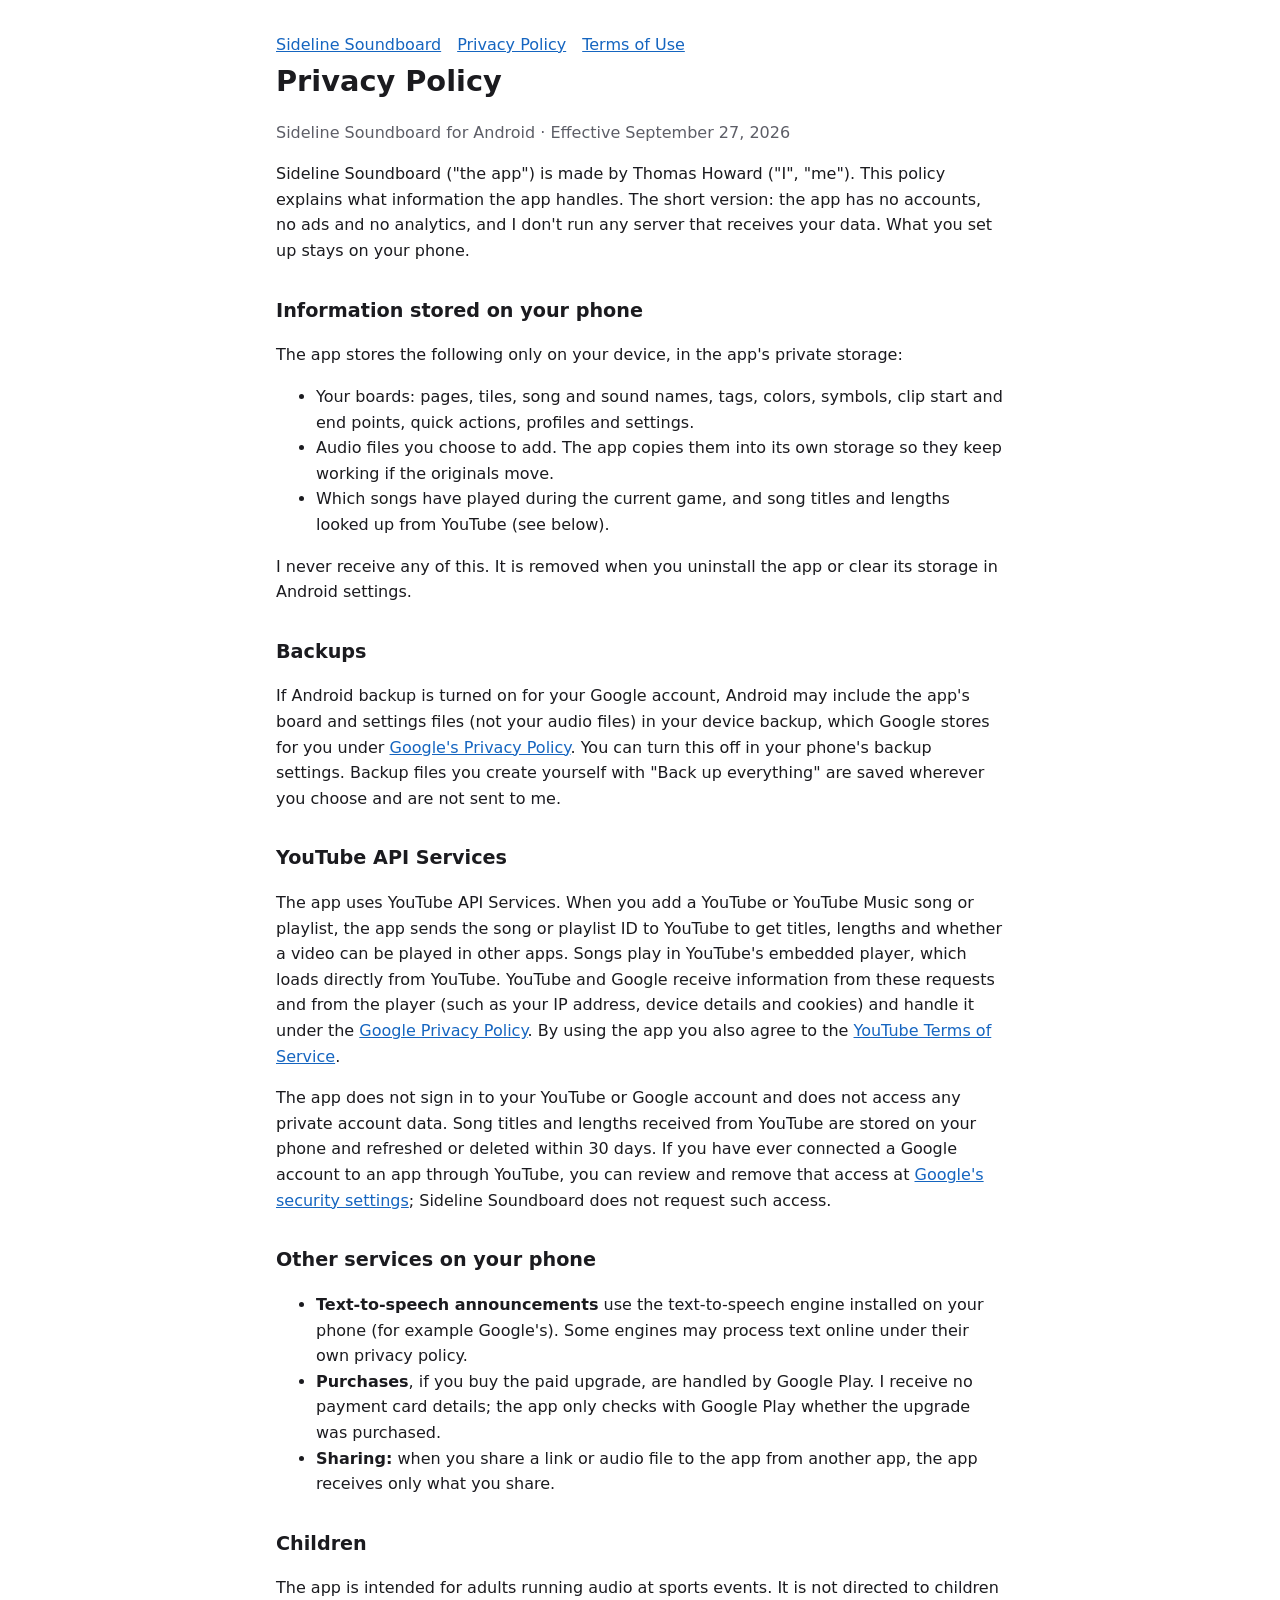
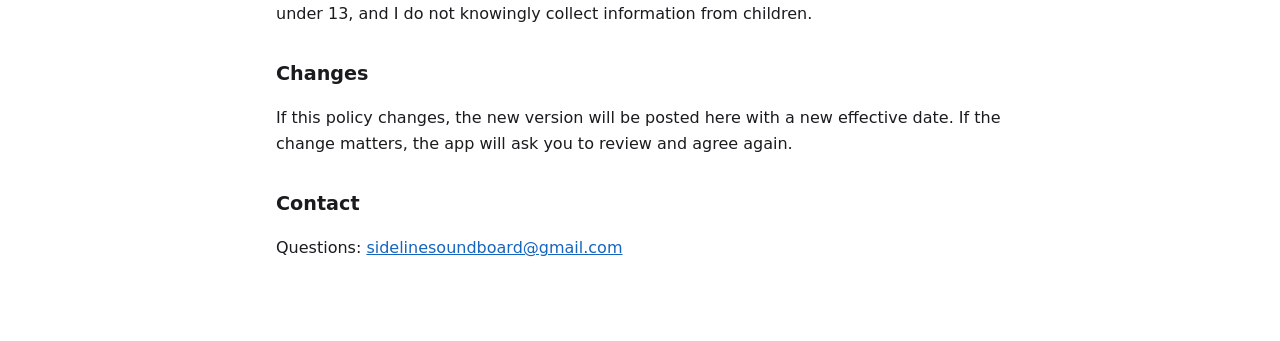
==== privacy.html @ c2d565bb "Privacy Policy, Terms of Use and home page for Sideline Soundboard Co-Authored-By: Claude Opus 5.5 <" ====
<!doctype html>
<html lang="en"><head><meta charset="utf-8"><meta name="viewport" content="width=device-width,initial-scale=1">
<title>Privacy Policy – Sideline Soundboard</title><link rel="stylesheet" href="style.css"></head>
<body><main>
<nav><a href="./">Sideline Soundboard</a><a href="privacy">Privacy Policy</a><a href="terms">Terms of Use</a></nav>
<h1>Privacy Policy</h1>
<p class="muted">Sideline Soundboard for Android · Effective September 27, 2026</p>

<p>Sideline Soundboard ("the app") is made by Thomas Howard ("I", "me"). This policy explains what information the app handles. The short version: the app has no accounts, no ads and no analytics, and I don't run any server that receives your data. What you set up stays on your phone.</p>

<h2>Information stored on your phone</h2>
<p>The app stores the following only on your device, in the app's private storage:</p>
<ul>
<li>Your boards: pages, tiles, song and sound names, tags, colors, symbols, clip start and end points, quick actions, profiles and settings.</li>
<li>Audio files you choose to add. The app copies them into its own storage so they keep working if the originals move.</li>
<li>Which songs have played during the current game, and song titles and lengths looked up from YouTube (see below).</li>
</ul>
<p>I never receive any of this. It is removed when you uninstall the app or clear its storage in Android settings.</p>

<h2>Backups</h2>
<p>If Android backup is turned on for your Google account, Android may include the app's board and settings files (not your audio files) in your device backup, which Google stores for you under <a href="https://policies.google.com/privacy">Google's Privacy Policy</a>. You can turn this off in your phone's backup settings. Backup files you create yourself with "Back up everything" are saved wherever you choose and are not sent to me.</p>

<h2>YouTube API Services</h2>
<p>The app uses YouTube API Services. When you add a YouTube or YouTube Music song or playlist, the app sends the song or playlist ID to YouTube to get titles, lengths and whether a video can be played in other apps. Songs play in YouTube's embedded player, which loads directly from YouTube. YouTube and Google receive information from these requests and from the player (such as your IP address, device details and cookies) and handle it under the <a href="https://policies.google.com/privacy">Google Privacy Policy</a>. By using the app you also agree to the <a href="https://www.youtube.com/t/terms">YouTube Terms of Service</a>.</p>
<p>The app does not sign in to your YouTube or Google account and does not access any private account data. Song titles and lengths received from YouTube are stored on your phone and refreshed or deleted within 30 days. If you have ever connected a Google account to an app through YouTube, you can review and remove that access at <a href="https://security.google.com/settings/security/permissions">Google's security settings</a>; Sideline Soundboard does not request such access.</p>

<h2>Other services on your phone</h2>
<ul>
<li><b>Text-to-speech announcements</b> use the text-to-speech engine installed on your phone (for example Google's). Some engines may process text online under their own privacy policy.</li>
<li><b>Purchases</b>, if you buy the paid upgrade, are handled by Google Play. I receive no payment card details; the app only checks with Google Play whether the upgrade was purchased.</li>
<li><b>Sharing:</b> when you share a link or audio file to the app from another app, the app receives only what you share.</li>
</ul>

<h2>Children</h2>
<p>The app is intended for adults running audio at sports events. It is not directed to children under 13, and I do not knowingly collect information from children.</p>

<h2>Changes</h2>
<p>If this policy changes, the new version will be posted here with a new effective date. If the change matters, the app will ask you to review and agree again.</p>

<h2>Contact</h2>
<p>Questions: <a href="mailto:sidelinesoundboard@gmail.com">sidelinesoundboard@gmail.com</a></p>
</main></body></html>
---- style.css ----
:root { --bg:#ffffff; --fg:#1b1b1f; --muted:#5d5e67; --accent:#1565c0; }
@media (prefers-color-scheme: dark) { :root { --bg:#121316; --fg:#e4e2e6; --muted:#a9a9b3; --accent:#90caf9; } }
* { box-sizing: border-box; }
body { margin:0; background:var(--bg); color:var(--fg); font:16px/1.6 system-ui,-apple-system,"Segoe UI",Roboto,sans-serif; }
main { max-width: 760px; margin: 0 auto; padding: 32px 16px 64px; }
h1 { font-size: 1.8rem; margin: 0 0 4px; } h2 { font-size: 1.2rem; margin-top: 32px; }
.muted { color: var(--muted); } a { color: var(--accent); }
nav a { margin-right: 16px; }
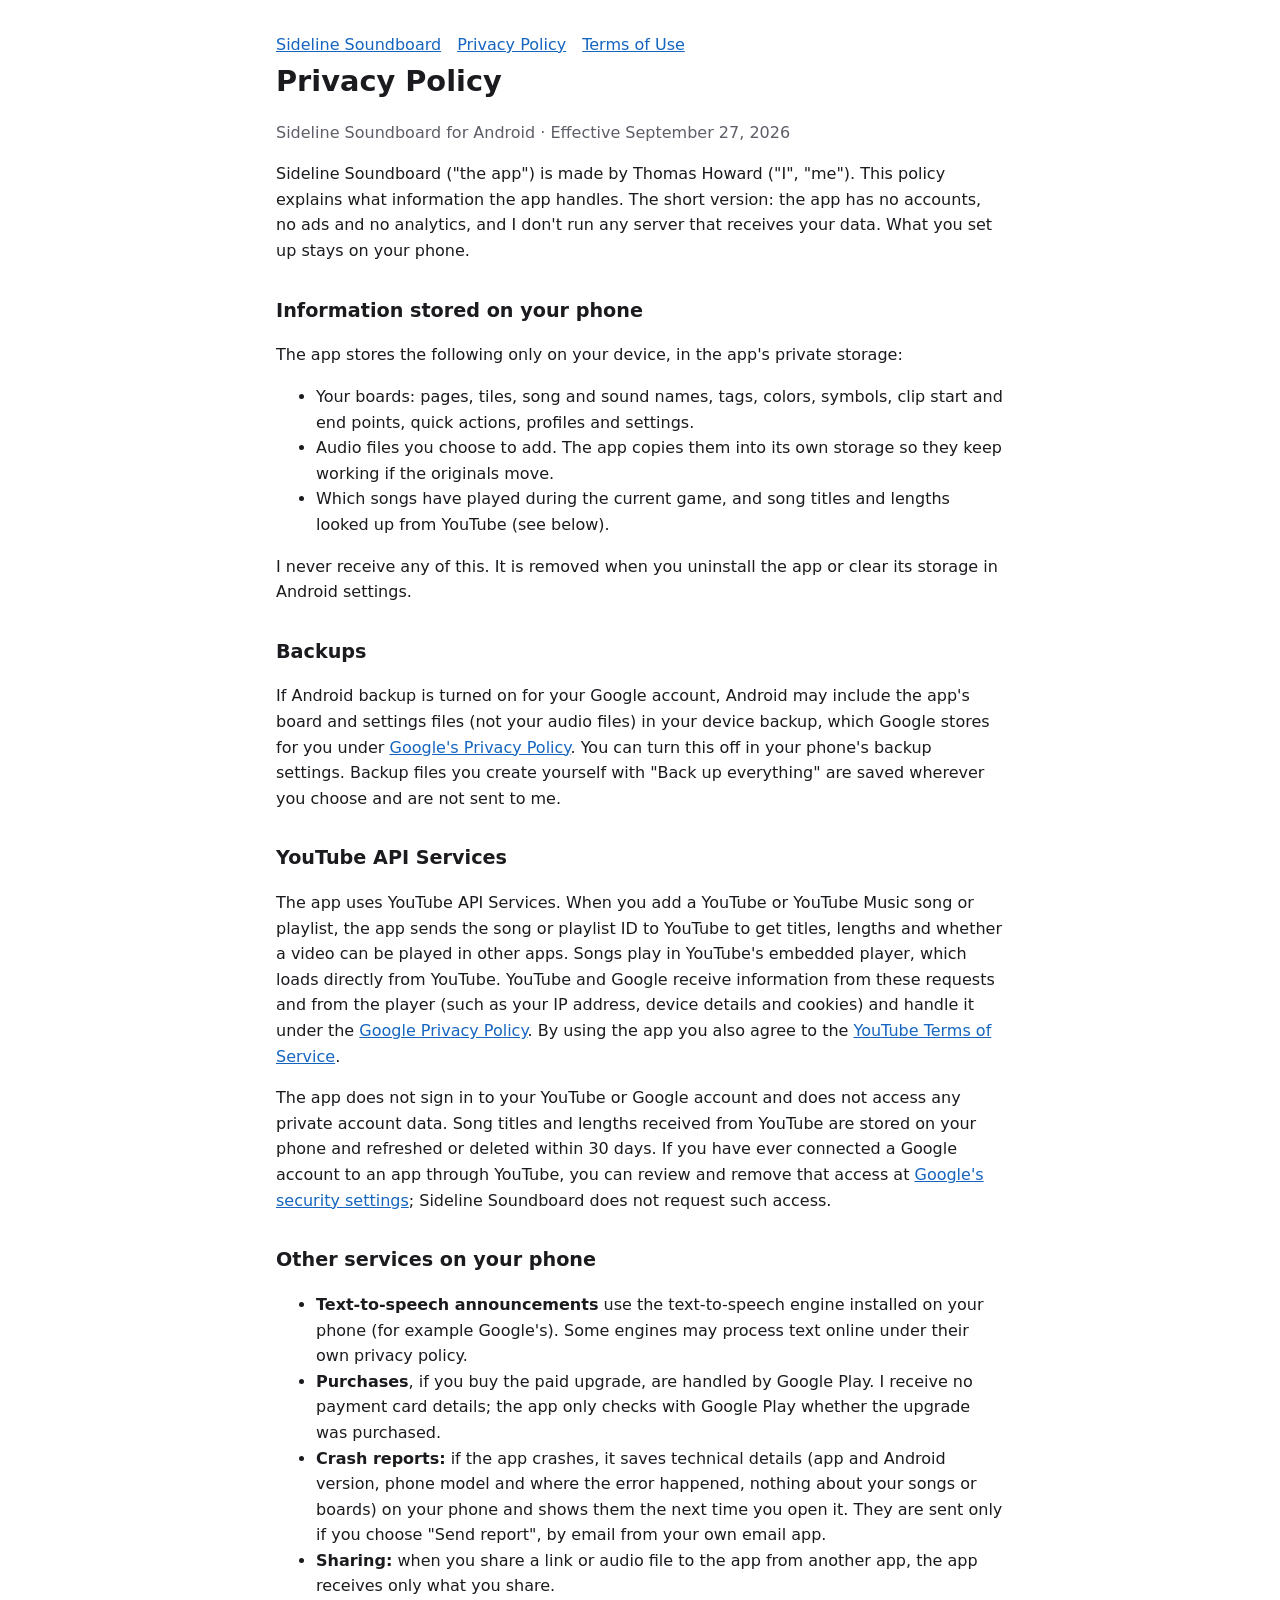
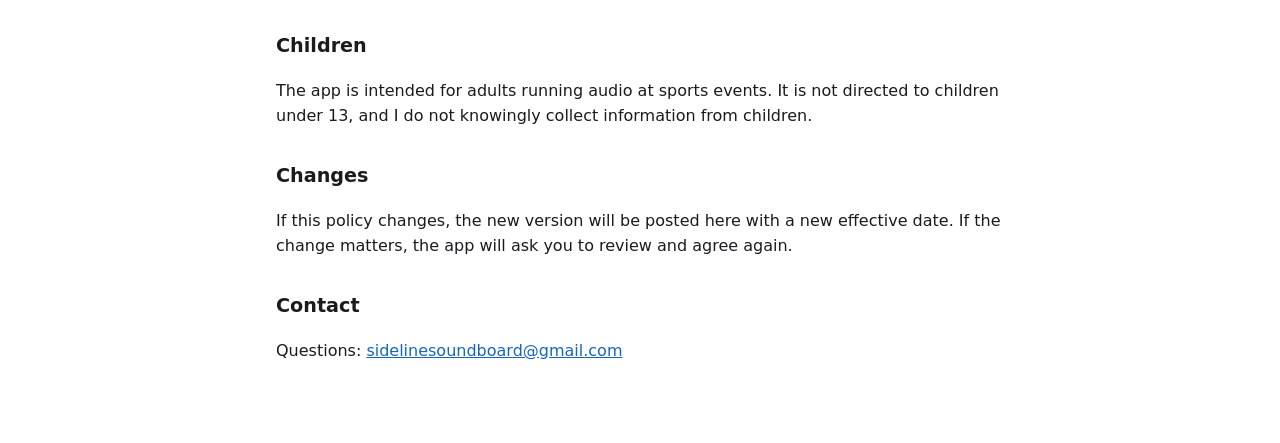
==== commit 7e635013: "Privacy Policy: user-sent crash reports Co-Authored-By: Claude Opus 5.5 <noreply@anthropic.com> Clau" ====
--- a/privacy.html
+++ b/privacy.html
@@ -28,6 +28,7 @@
 <ul>
 <li><b>Text-to-speech announcements</b> use the text-to-speech engine installed on your phone (for example Google's). Some engines may process text online under their own privacy policy.</li>
 <li><b>Purchases</b>, if you buy the paid upgrade, are handled by Google Play. I receive no payment card details; the app only checks with Google Play whether the upgrade was purchased.</li>
+<li><b>Crash reports:</b> if the app crashes, it saves technical details (app and Android version, phone model and where the error happened, nothing about your songs or boards) on your phone and shows them the next time you open it. They are sent only if you choose "Send report", by email from your own email app.</li>
 <li><b>Sharing:</b> when you share a link or audio file to the app from another app, the app receives only what you share.</li>
 </ul>
 
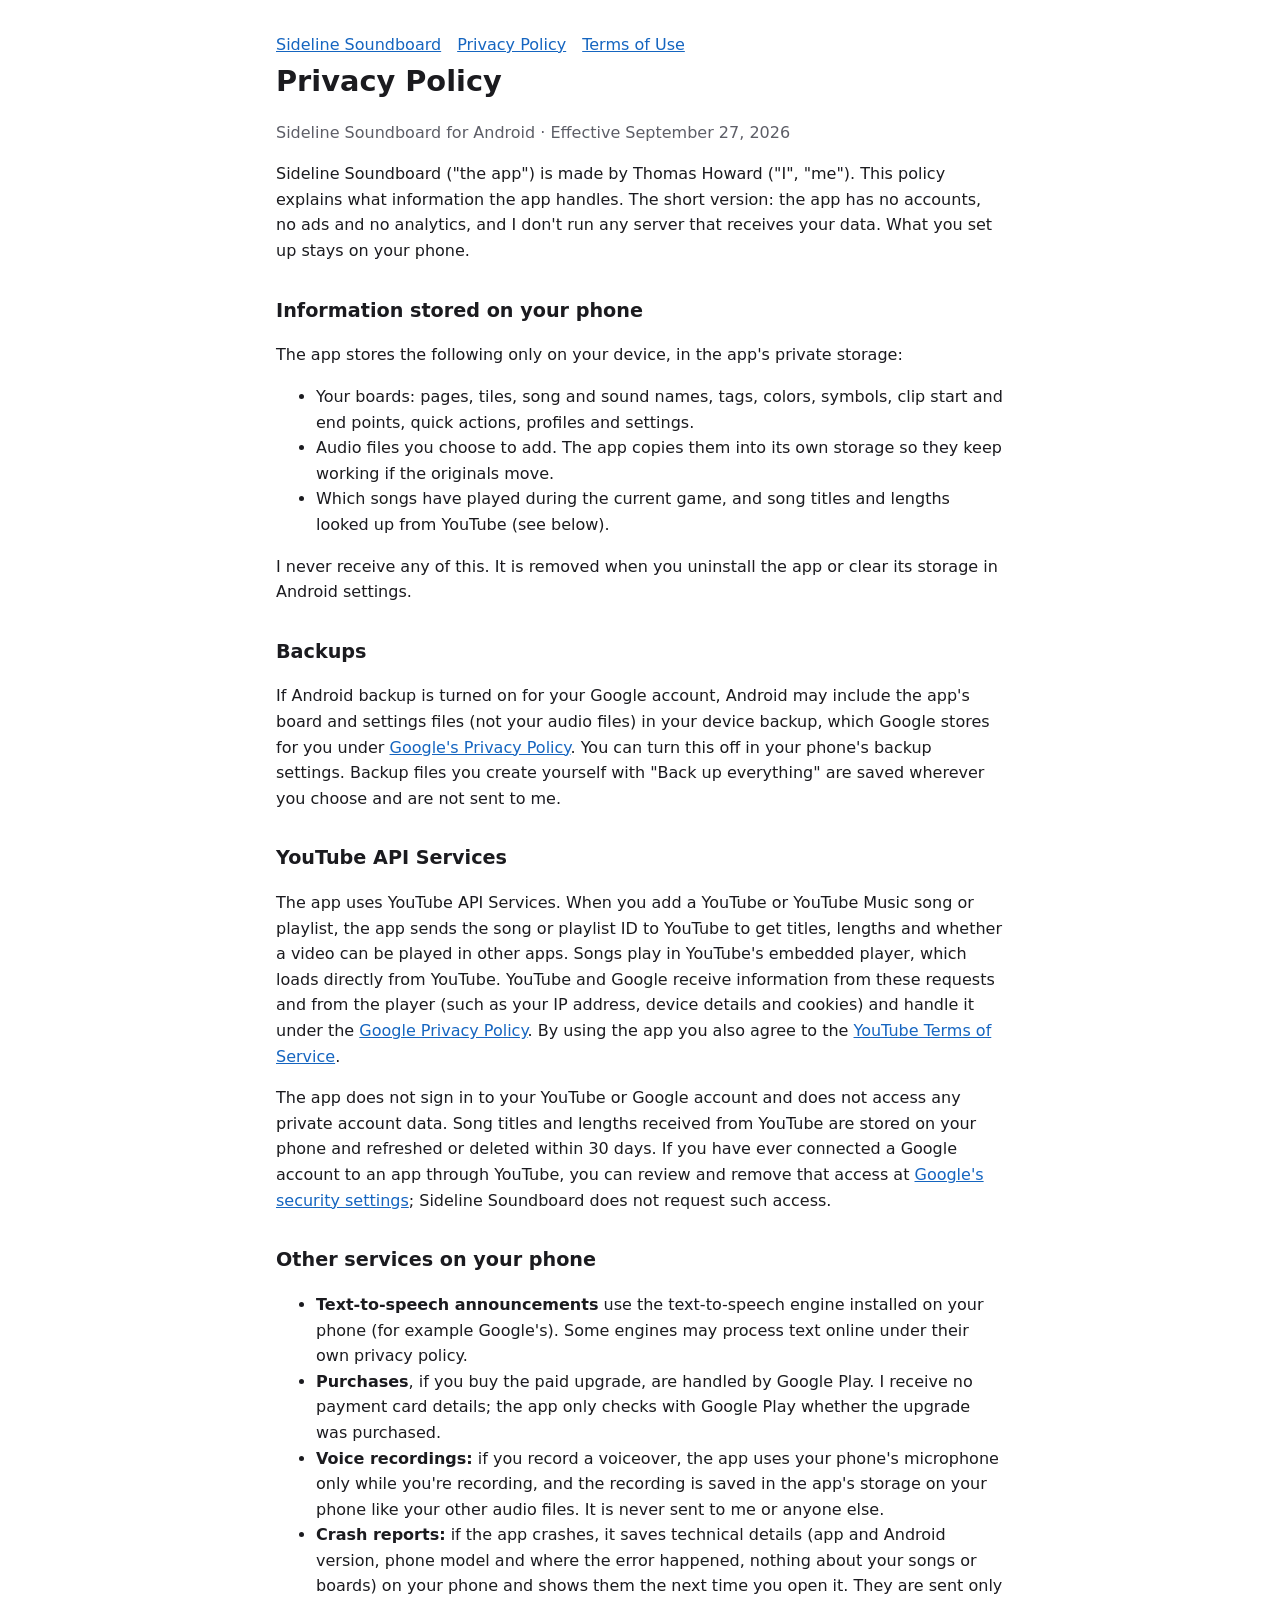
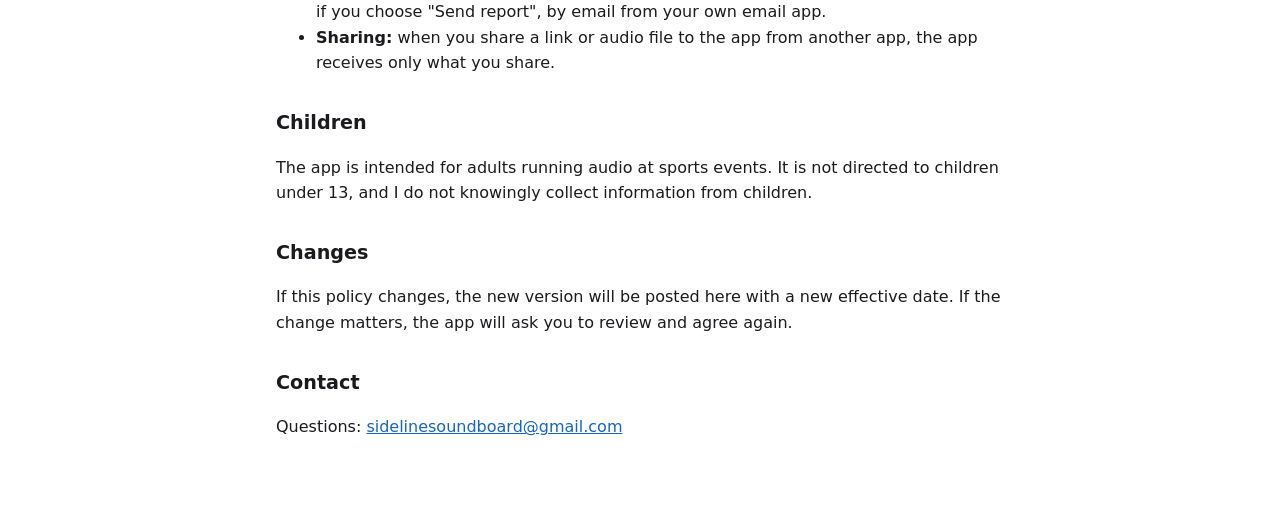
==== commit 3a9879d1: "Privacy Policy: voice recordings stay on the phone Co-Authored-By: Claude Opus 5.5 <noreply@anthropi" ====
--- a/privacy.html
+++ b/privacy.html
@@ -28,6 +28,7 @@
 <ul>
 <li><b>Text-to-speech announcements</b> use the text-to-speech engine installed on your phone (for example Google's). Some engines may process text online under their own privacy policy.</li>
 <li><b>Purchases</b>, if you buy the paid upgrade, are handled by Google Play. I receive no payment card details; the app only checks with Google Play whether the upgrade was purchased.</li>
+<li><b>Voice recordings:</b> if you record a voiceover, the app uses your phone's microphone only while you're recording, and the recording is saved in the app's storage on your phone like your other audio files. It is never sent to me or anyone else.</li>
 <li><b>Crash reports:</b> if the app crashes, it saves technical details (app and Android version, phone model and where the error happened, nothing about your songs or boards) on your phone and shows them the next time you open it. They are sent only if you choose "Send report", by email from your own email app.</li>
 <li><b>Sharing:</b> when you share a link or audio file to the app from another app, the app receives only what you share.</li>
 </ul>
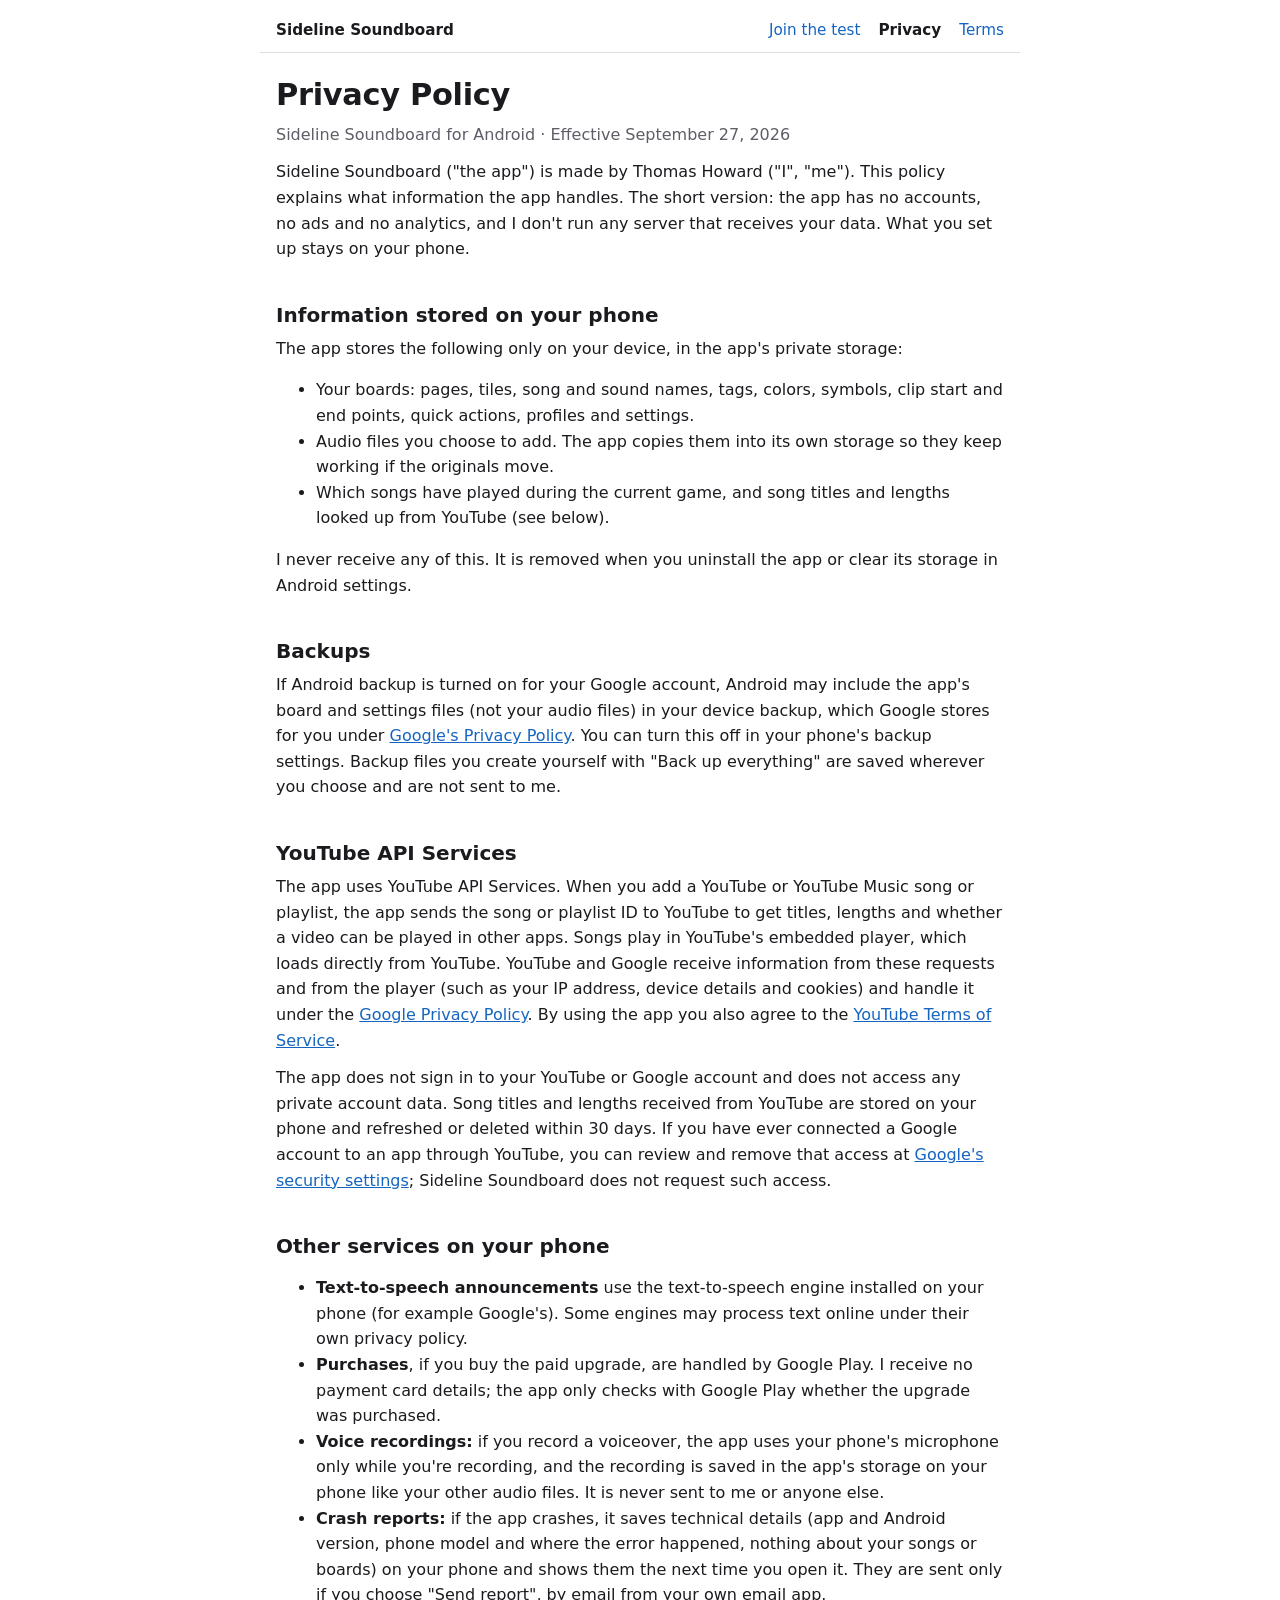
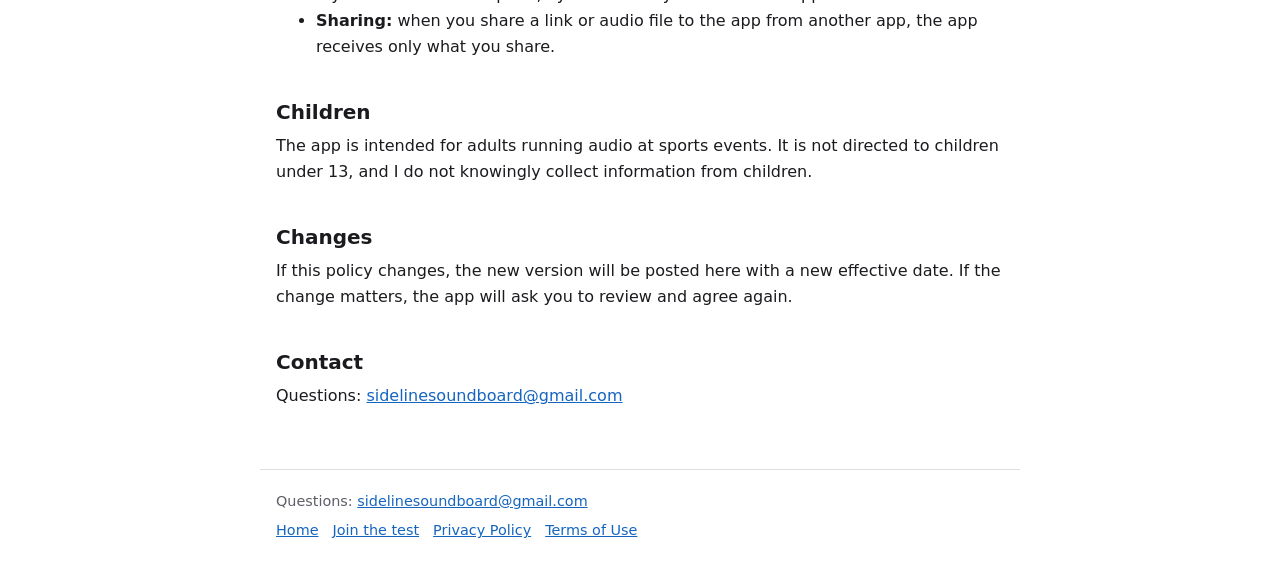
==== commit 692b1fb9: "Landing page, stronger tester page, new screenshots - index: one-line pitch, five feature blocks wit" ====
--- a/privacy.html
+++ b/privacy.html
@@ -1,8 +1,26 @@
 <!doctype html>
 <html lang="en"><head><meta charset="utf-8"><meta name="viewport" content="width=device-width,initial-scale=1">
-<title>Privacy Policy – Sideline Soundboard</title><link rel="stylesheet" href="style.css"></head>
-<body><main>
-<nav><a href="./">Sideline Soundboard</a><a href="privacy">Privacy Policy</a><a href="terms">Terms of Use</a></nav>
+<title>Privacy Policy – Sideline Soundboard</title>
+<meta name="description" content="Privacy Policy for Sideline Soundboard for Android: no accounts, no ads, no analytics. What the app stores on your phone and what YouTube and Google Play handle.">
+<link rel="canonical" href="https://frostcall.github.io/sideline-soundboard/privacy">
+<meta property="og:type" content="website">
+<meta property="og:site_name" content="Sideline Soundboard">
+<meta property="og:title" content="Privacy Policy – Sideline Soundboard">
+<meta property="og:description" content="Privacy Policy for Sideline Soundboard for Android: no accounts, no ads, no analytics. What the app stores on your phone and what YouTube and Google Play handle.">
+<meta property="og:url" content="https://frostcall.github.io/sideline-soundboard/privacy">
+<meta property="og:image" content="https://frostcall.github.io/sideline-soundboard/img/og.png">
+<meta property="og:image:width" content="1200">
+<meta property="og:image:height" content="630">
+<meta property="og:image:alt" content="Sideline Soundboard on a folding phone: an Up Next list beside colored song tiles, with quick action buttons along the bottom">
+<link rel="stylesheet" href="style.css"></head>
+<body>
+<nav class="site-nav" aria-label="Site">
+  <a class="brand" href="./">Sideline Soundboard</a>
+  <a href="testers">Join the test</a>
+  <a href="privacy" aria-current="page">Privacy</a>
+  <a href="terms">Terms</a>
+</nav>
+<main>
 <h1>Privacy Policy</h1>
 <p class="muted">Sideline Soundboard for Android · Effective September 27, 2026</p>
 
@@ -41,4 +59,10 @@
 
 <h2>Contact</h2>
 <p>Questions: <a href="mailto:sidelinesoundboard@gmail.com">sidelinesoundboard@gmail.com</a></p>
-</main></body></html>
+</main>
+
+<footer class="site-footer">
+  <p>Questions: <a href="mailto:sidelinesoundboard@gmail.com">sidelinesoundboard@gmail.com</a></p>
+  <p><a href="./">Home</a><a href="testers">Join the test</a><a href="privacy">Privacy Policy</a><a href="terms">Terms of Use</a></p>
+</footer>
+</body></html>
--- a/style.css
+++ b/style.css
@@ -1,8 +1,91 @@
-:root { --bg:#ffffff; --fg:#1b1b1f; --muted:#5d5e67; --accent:#1565c0; }
-@media (prefers-color-scheme: dark) { :root { --bg:#121316; --fg:#e4e2e6; --muted:#a9a9b3; --accent:#90caf9; } }
-* { box-sizing: border-box; }
-body { margin:0; background:var(--bg); color:var(--fg); font:16px/1.6 system-ui,-apple-system,"Segoe UI",Roboto,sans-serif; }
-main { max-width: 760px; margin: 0 auto; padding: 32px 16px 64px; }
-h1 { font-size: 1.8rem; margin: 0 0 4px; } h2 { font-size: 1.2rem; margin-top: 32px; }
-.muted { color: var(--muted); } a { color: var(--accent); }
-nav a { margin-right: 16px; }
+:root {
+  --bg:#ffffff; --fg:#1b1b1f; --muted:#5d5e67; --accent:#1565c0; --on-accent:#ffffff;
+  --surface:#f3f4f8; --line:rgba(27,27,31,.14); --shot-line:rgba(27,27,31,.18);
+}
+@media (prefers-color-scheme: dark) {
+  :root {
+    --bg:#121316; --fg:#e4e2e6; --muted:#a9a9b3; --accent:#90caf9; --on-accent:#0b1a2b;
+    --surface:#1c1d22; --line:rgba(228,226,230,.14); --shot-line:rgba(228,226,230,.16);
+  }
+}
+* { box-sizing:border-box; }
+html { -webkit-text-size-adjust:100%; }
+body { margin:0; background:var(--bg); color:var(--fg); font:16px/1.6 system-ui,-apple-system,"Segoe UI",Roboto,sans-serif; overflow-wrap:break-word; }
+main, .site-nav, .site-footer { max-width:760px; margin:0 auto; padding-left:16px; padding-right:16px; }
+main { padding-top:8px; padding-bottom:48px; }
+a { color:var(--accent); }
+h1 { font-size:1.9rem; line-height:1.2; margin:16px 0 8px; letter-spacing:-.01em; }
+h2 { font-size:1.25rem; line-height:1.3; margin:40px 0 8px; }
+h3 { font-size:1.05rem; line-height:1.3; margin:0 0 6px; }
+p { margin:0 0 12px; }
+.muted { color:var(--muted); }
+
+/* Nav */
+.site-nav { display:flex; flex-wrap:wrap; align-items:center; gap:4px 18px; padding-top:18px; padding-bottom:10px; border-bottom:1px solid var(--line); }
+.site-nav a { text-decoration:none; font-size:.95rem; }
+.site-nav a:hover { text-decoration:underline; }
+.site-nav .brand { font-weight:700; color:var(--fg); margin-right:auto; }
+.site-nav a[aria-current="page"] { color:var(--fg); font-weight:600; }
+@media (max-width:480px) { .site-nav .brand { flex-basis:100%; } }
+
+/* Buttons */
+.cta { display:inline-block; background:var(--accent); color:var(--on-accent); padding:12px 22px; border-radius:999px; font-weight:600; text-decoration:none; line-height:1.3; }
+.cta:hover { filter:brightness(1.08); }
+.cta:focus-visible, .btn-secondary:focus-visible { outline:3px solid var(--accent); outline-offset:3px; }
+.btn-secondary { display:inline-block; padding:11px 20px; border-radius:999px; border:1.5px solid var(--accent); color:var(--accent); font-weight:600; text-decoration:none; line-height:1.3; }
+.actions { display:flex; flex-wrap:wrap; gap:10px 12px; align-items:center; margin:18px 0 8px; }
+.small { font-size:.9rem; color:var(--muted); }
+
+/* Hero */
+.hero { padding-top:12px; }
+.badge { display:inline-block; font-size:.8rem; font-weight:600; letter-spacing:.02em; color:var(--accent); background:var(--surface); border:1px solid var(--line); border-radius:999px; padding:3px 12px; margin-top:12px; }
+.lede { font-size:1.12rem; }
+.hero-shot { margin:24px 0 0; }
+
+/* Screenshots */
+img.shot { display:block; max-width:100%; height:auto; border-radius:12px; border:1px solid var(--shot-line); background:#131316; }
+figure { margin:0; }
+figcaption { color:var(--muted); font-size:.88rem; margin-top:6px; }
+
+/* Feature blocks */
+.features { margin-top:8px; }
+.feature { display:grid; grid-template-columns:1fr 260px; gap:28px; align-items:center; padding:28px 0; border-top:1px solid var(--line); }
+.feature:first-child { border-top:0; }
+.feature:nth-child(even) { grid-template-columns:260px 1fr; }
+.feature:nth-child(even) figure { order:-1; }
+.feature p:last-child { margin-bottom:0; }
+@media (max-width:640px) {
+  .feature, .feature:nth-child(even) { grid-template-columns:1fr; gap:14px; padding:24px 0; }
+  .feature figure, .feature:nth-child(even) figure { order:0; max-width:320px; }
+}
+
+/* Panels */
+.panel { background:var(--surface); border:1px solid var(--line); border-radius:16px; padding:20px; margin:24px 0; }
+.panel h2 { margin-top:0; }
+.panel p:last-child { margin-bottom:0; }
+
+/* Checklist */
+ul.needs { list-style:none; padding:0; margin:12px 0 0; display:grid; gap:10px; }
+ul.needs li { position:relative; padding-left:30px; }
+ul.needs li::before { content:"✓"; position:absolute; left:4px; top:0; color:var(--accent); font-weight:700; }
+
+/* Steps */
+ol.steps { list-style:none; counter-reset:step; padding:0; margin:16px 0 0; }
+ol.steps li { counter-increment:step; position:relative; padding:0 0 18px 48px; }
+ol.steps li::before { content:counter(step); position:absolute; left:0; top:0; width:32px; height:32px; border-radius:50%; background:var(--accent); color:var(--on-accent); font-weight:700; display:flex; align-items:center; justify-content:center; font-size:.95rem; }
+ol.steps li:not(:last-child)::after { content:""; position:absolute; left:15px; top:36px; bottom:4px; width:2px; background:var(--line); }
+ol.steps strong { display:block; }
+
+/* Screenshot pair */
+.shots { display:grid; grid-template-columns:repeat(2,minmax(0,1fr)); gap:12px; align-items:start; margin-top:16px; max-width:560px; }
+
+/* FAQ */
+.faq dt { font-weight:600; margin-top:16px; }
+.faq dd { margin:4px 0 0; }
+
+.note { border-left:3px solid var(--accent); padding:2px 12px; color:var(--muted); }
+
+/* Footer */
+.site-footer { padding-top:20px; padding-bottom:40px; border-top:1px solid var(--line); font-size:.9rem; color:var(--muted); }
+.site-footer p { margin:0 0 6px; }
+.site-footer a { margin-right:14px; }
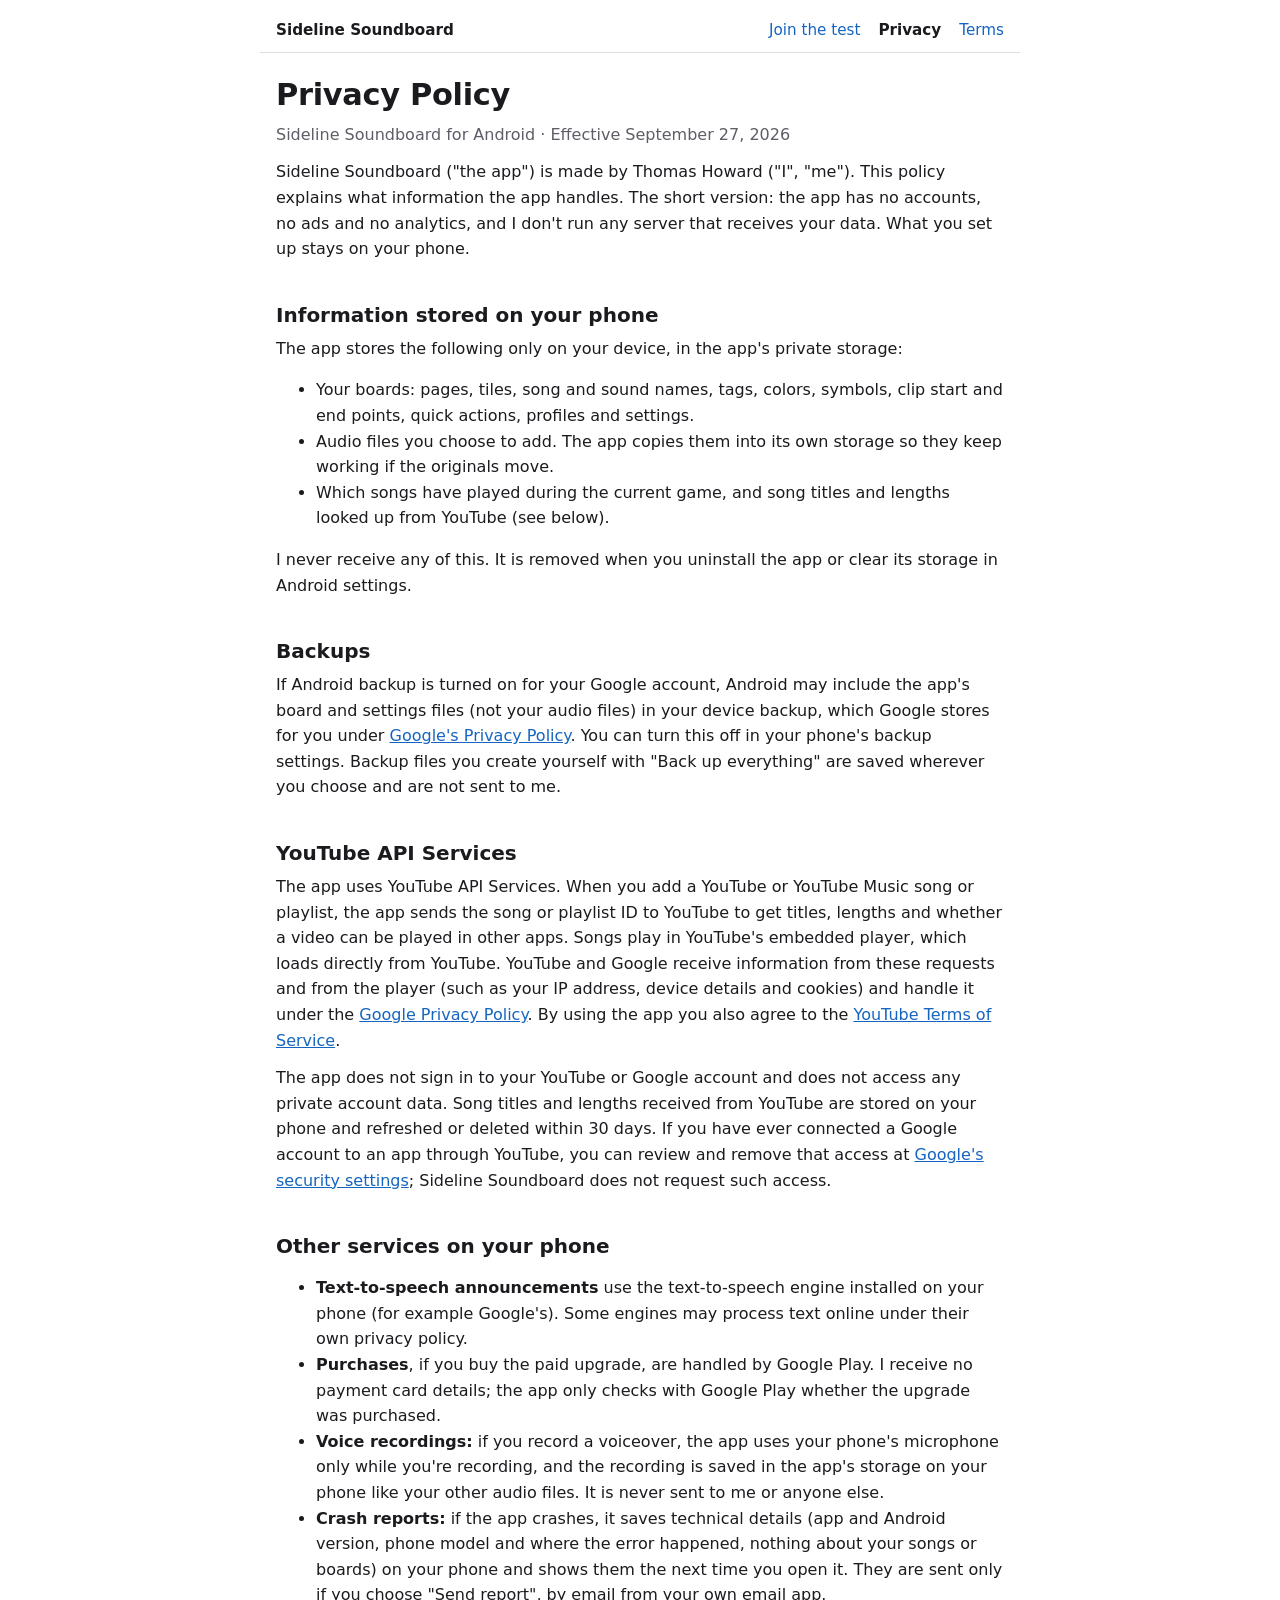
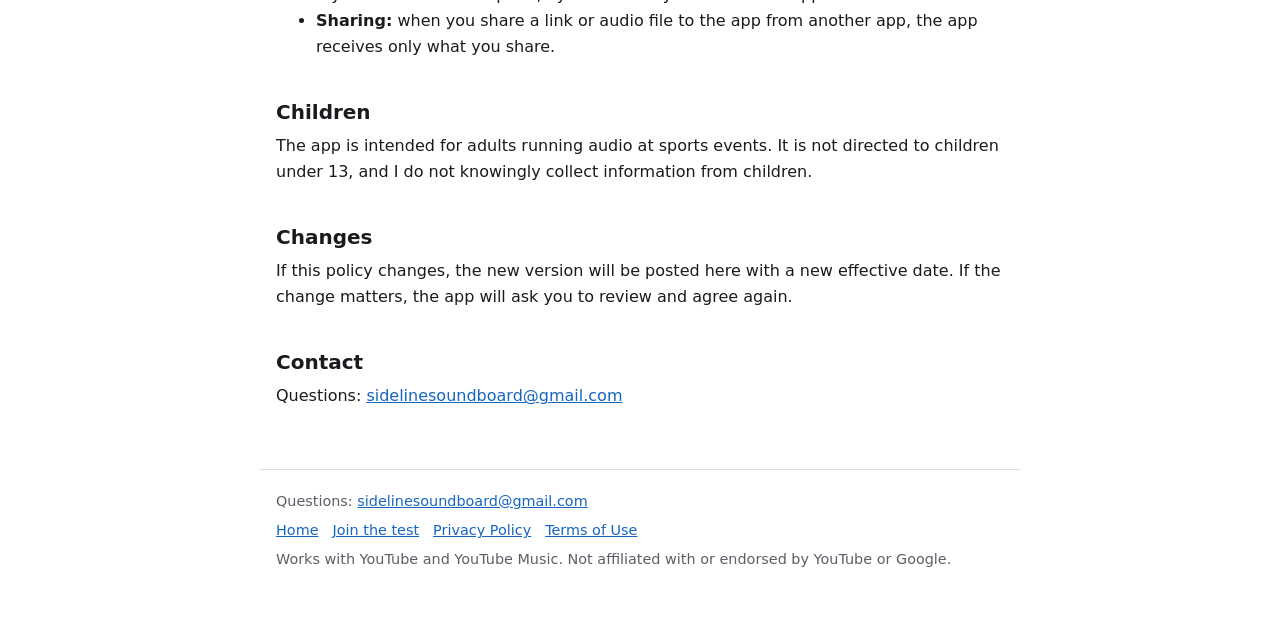
==== commit 3a777107: "Feature copy and Free/Pro table from the app's feature list - Home page feature sections rewritten t" ====
--- a/privacy.html
+++ b/privacy.html
@@ -64,5 +64,6 @@
 <footer class="site-footer">
   <p>Questions: <a href="mailto:sidelinesoundboard@gmail.com">sidelinesoundboard@gmail.com</a></p>
   <p><a href="./">Home</a><a href="testers">Join the test</a><a href="privacy">Privacy Policy</a><a href="terms">Terms of Use</a></p>
+  <p>Works with YouTube and YouTube Music. Not affiliated with or endorsed by YouTube or Google.</p>
 </footer>
 </body></html>
--- a/style.css
+++ b/style.css
@@ -85,6 +85,30 @@
 
 .note { border-left:3px solid var(--accent); padding:2px 12px; color:var(--muted); }
 
+/* Status and tier labels */
+.pill { display:inline-block; vertical-align:middle; font-size:.72rem; font-weight:700; letter-spacing:.03em; text-transform:uppercase; line-height:1; padding:4px 8px; border-radius:999px; margin-left:6px; white-space:nowrap; }
+.pill.testing { color:#7a4a00; background:#fff1d6; border:1px solid #e9c77f; }
+.pill.pro { color:var(--accent); background:var(--surface); border:1px solid var(--line); }
+@media (prefers-color-scheme: dark) { .pill.testing { color:#ffd48a; background:#3a2a0c; border-color:#6b4d16; } }
+h2 .pill, h3 .pill { position:relative; top:-2px; }
+
+/* Also-in-the-app list */
+ul.also { padding-left:1.2em; margin:8px 0 0; }
+ul.also li { margin:6px 0; }
+
+/* Free vs Pro table */
+.tiers { width:100%; border-collapse:collapse; margin-top:16px; font-size:.94rem; }
+.tiers caption { text-align:left; color:var(--muted); font-size:.88rem; padding-bottom:8px; }
+.tiers th, .tiers td { padding:9px 8px; border-bottom:1px solid var(--line); vertical-align:top; text-align:left; }
+.tiers thead th { font-size:.85rem; text-transform:uppercase; letter-spacing:.04em; color:var(--muted); border-bottom:2px solid var(--line); }
+.tiers td.t, .tiers th.t { text-align:center; width:84px; }
+.tiers tbody th[colspan] { font-size:.9rem; color:var(--fg); background:var(--surface); padding-top:10px; }
+.tiers tbody th[scope="row"] { font-weight:400; }
+.tiers .yes { color:var(--accent); font-weight:700; }
+.tiers .no { color:var(--muted); }
+.tiers .pill { margin-left:4px; }
+@media (max-width:480px) { .tiers { font-size:.88rem; } .tiers td.t, .tiers th.t { width:64px; padding-left:4px; padding-right:4px; } .tiers th, .tiers td { padding-left:4px; padding-right:4px; } }
+
 /* Footer */
 .site-footer { padding-top:20px; padding-bottom:40px; border-top:1px solid var(--line); font-size:.9rem; color:var(--muted); }
 .site-footer p { margin:0 0 6px; }
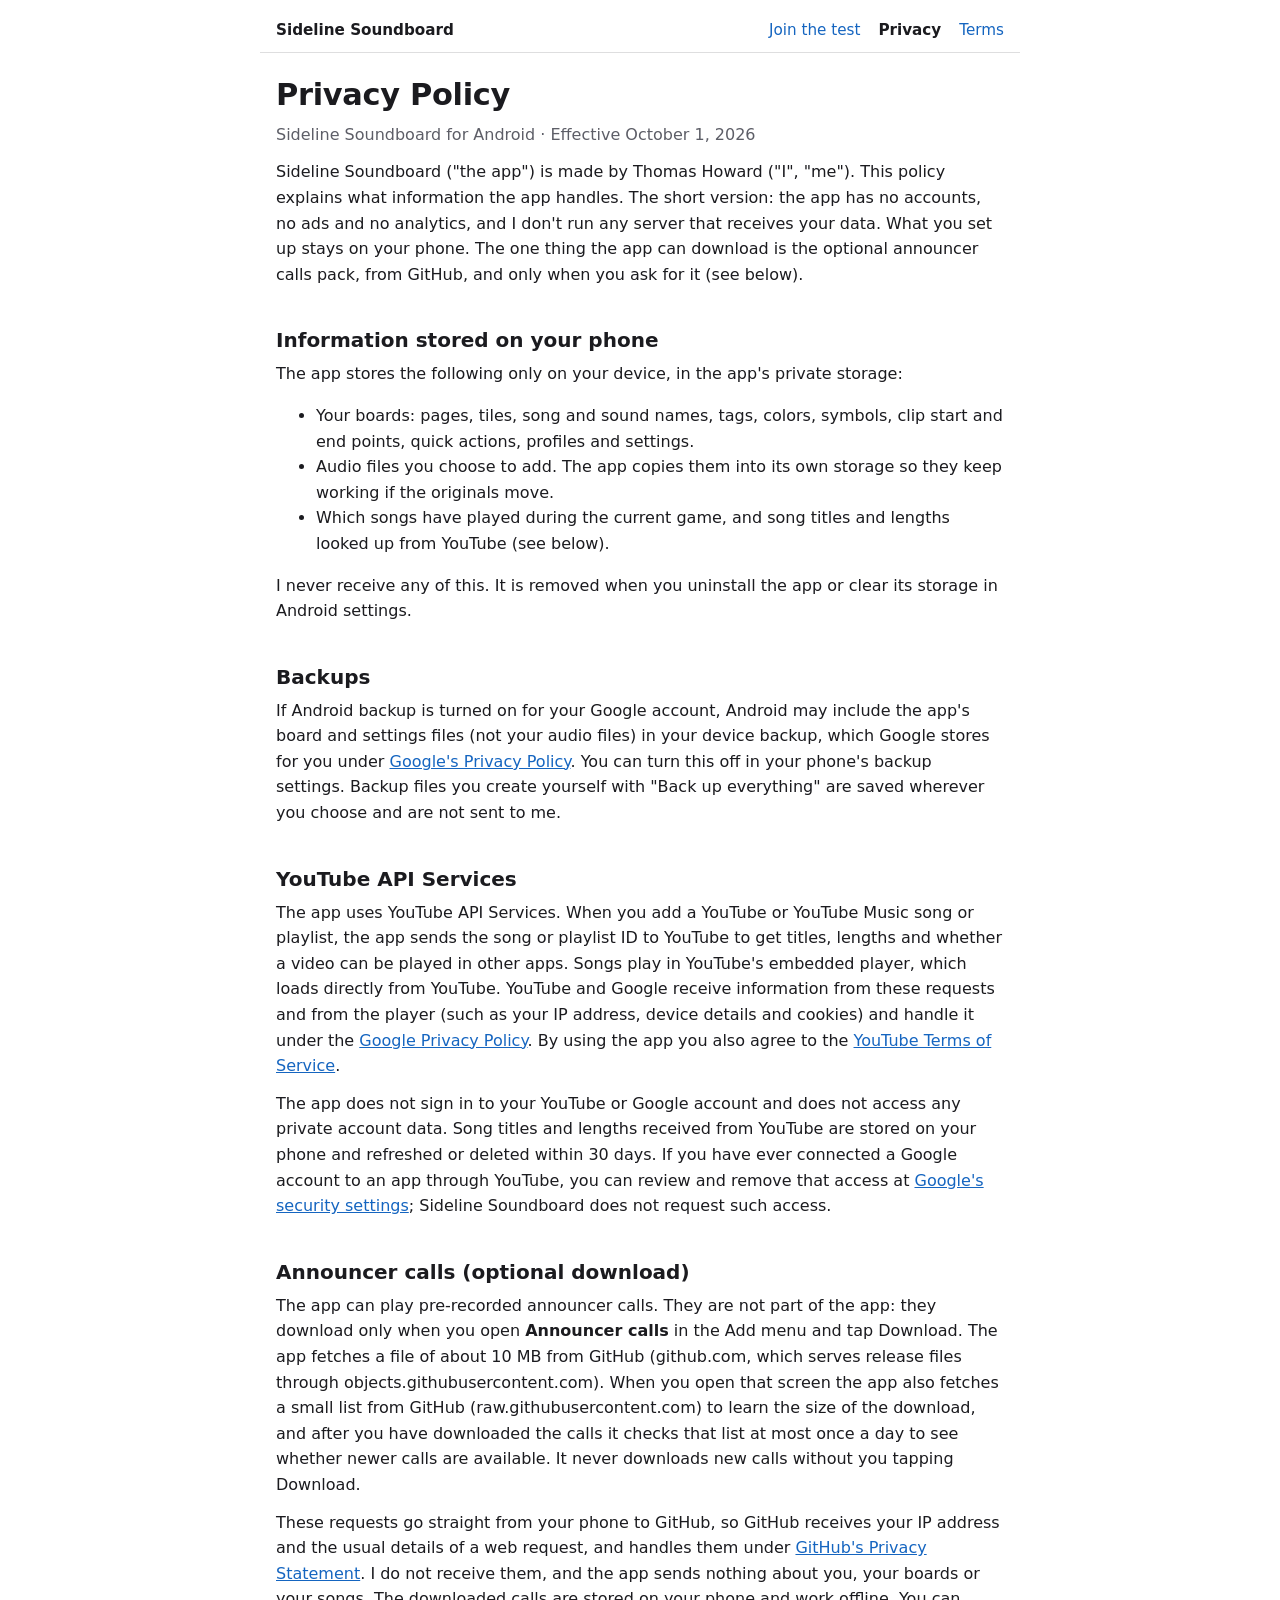
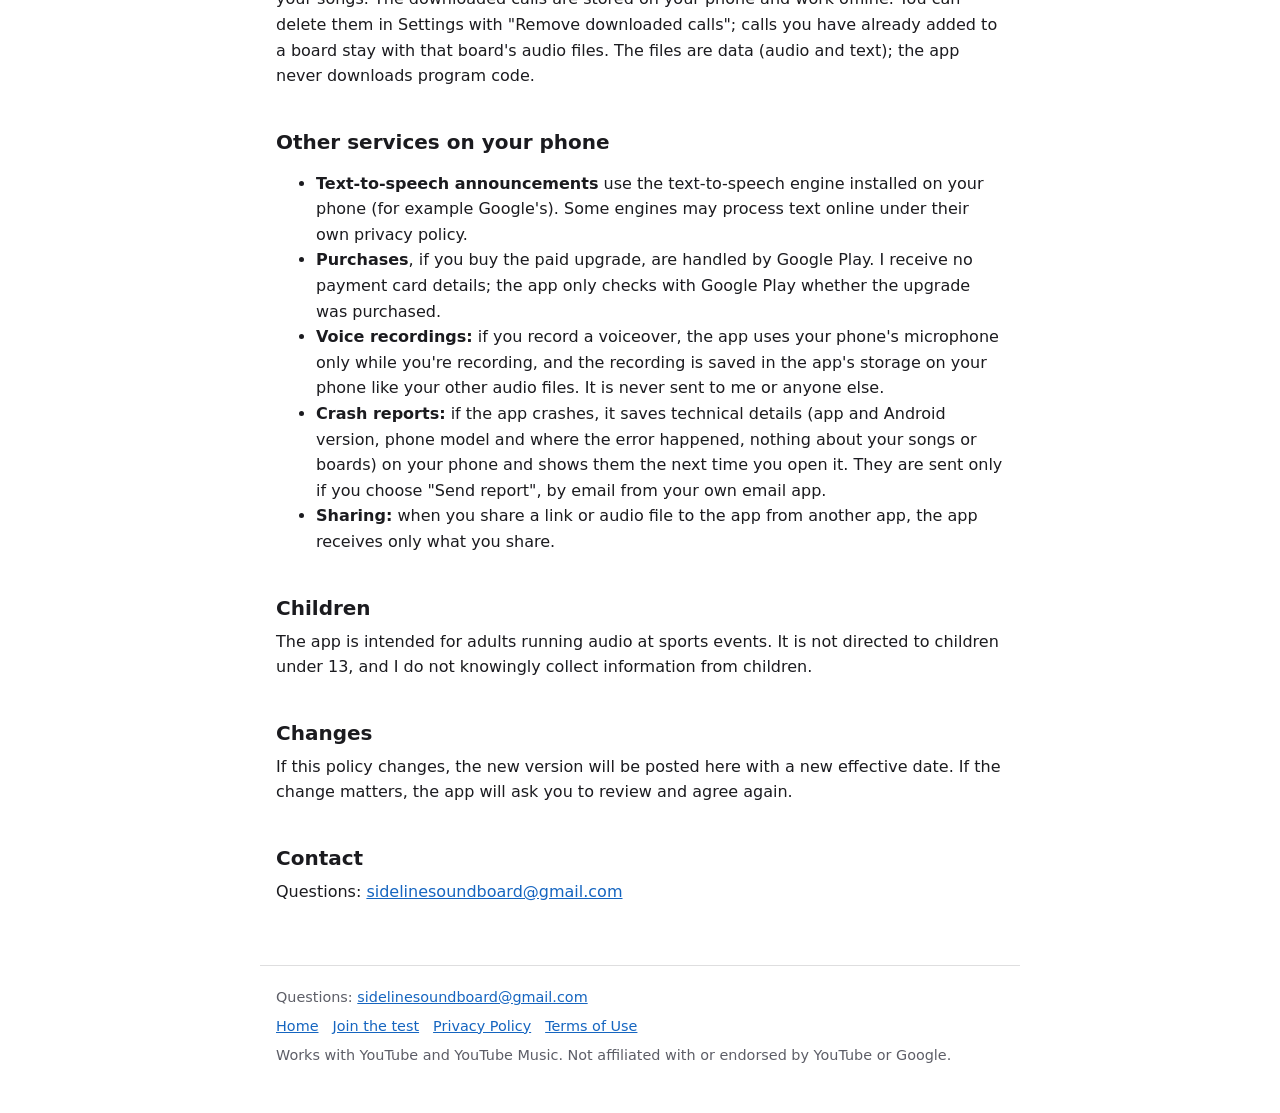
==== commit 692a3f6e: "Privacy policy and terms: optional announcer calls download from GitHub; announcer voice licence Co-" ====
--- a/privacy.html
+++ b/privacy.html
@@ -22,9 +22,9 @@
 </nav>
 <main>
 <h1>Privacy Policy</h1>
-<p class="muted">Sideline Soundboard for Android · Effective September 27, 2026</p>
+<p class="muted">Sideline Soundboard for Android · Effective October 1, 2026</p>
 
-<p>Sideline Soundboard ("the app") is made by Thomas Howard ("I", "me"). This policy explains what information the app handles. The short version: the app has no accounts, no ads and no analytics, and I don't run any server that receives your data. What you set up stays on your phone.</p>
+<p>Sideline Soundboard ("the app") is made by Thomas Howard ("I", "me"). This policy explains what information the app handles. The short version: the app has no accounts, no ads and no analytics, and I don't run any server that receives your data. What you set up stays on your phone. The one thing the app can download is the optional announcer calls pack, from GitHub, and only when you ask for it (see below).</p>
 
 <h2>Information stored on your phone</h2>
 <p>The app stores the following only on your device, in the app's private storage:</p>
@@ -41,6 +41,10 @@
 <h2>YouTube API Services</h2>
 <p>The app uses YouTube API Services. When you add a YouTube or YouTube Music song or playlist, the app sends the song or playlist ID to YouTube to get titles, lengths and whether a video can be played in other apps. Songs play in YouTube's embedded player, which loads directly from YouTube. YouTube and Google receive information from these requests and from the player (such as your IP address, device details and cookies) and handle it under the <a href="https://policies.google.com/privacy">Google Privacy Policy</a>. By using the app you also agree to the <a href="https://www.youtube.com/t/terms">YouTube Terms of Service</a>.</p>
 <p>The app does not sign in to your YouTube or Google account and does not access any private account data. Song titles and lengths received from YouTube are stored on your phone and refreshed or deleted within 30 days. If you have ever connected a Google account to an app through YouTube, you can review and remove that access at <a href="https://security.google.com/settings/security/permissions">Google's security settings</a>; Sideline Soundboard does not request such access.</p>
+
+<h2>Announcer calls (optional download)</h2>
+<p>The app can play pre-recorded announcer calls. They are not part of the app: they download only when you open <b>Announcer calls</b> in the Add menu and tap Download. The app fetches a file of about 10 MB from GitHub (github.com, which serves release files through objects.githubusercontent.com). When you open that screen the app also fetches a small list from GitHub (raw.githubusercontent.com) to learn the size of the download, and after you have downloaded the calls it checks that list at most once a day to see whether newer calls are available. It never downloads new calls without you tapping Download.</p>
+<p>These requests go straight from your phone to GitHub, so GitHub receives your IP address and the usual details of a web request, and handles them under <a href="https://docs.github.com/en/site-policy/privacy-policies/github-general-privacy-statement">GitHub's Privacy Statement</a>. I do not receive them, and the app sends nothing about you, your boards or your songs. The downloaded calls are stored on your phone and work offline. You can delete them in Settings with "Remove downloaded calls"; calls you have already added to a board stay with that board's audio files. The files are data (audio and text); the app never downloads program code.</p>
 
 <h2>Other services on your phone</h2>
 <ul>
